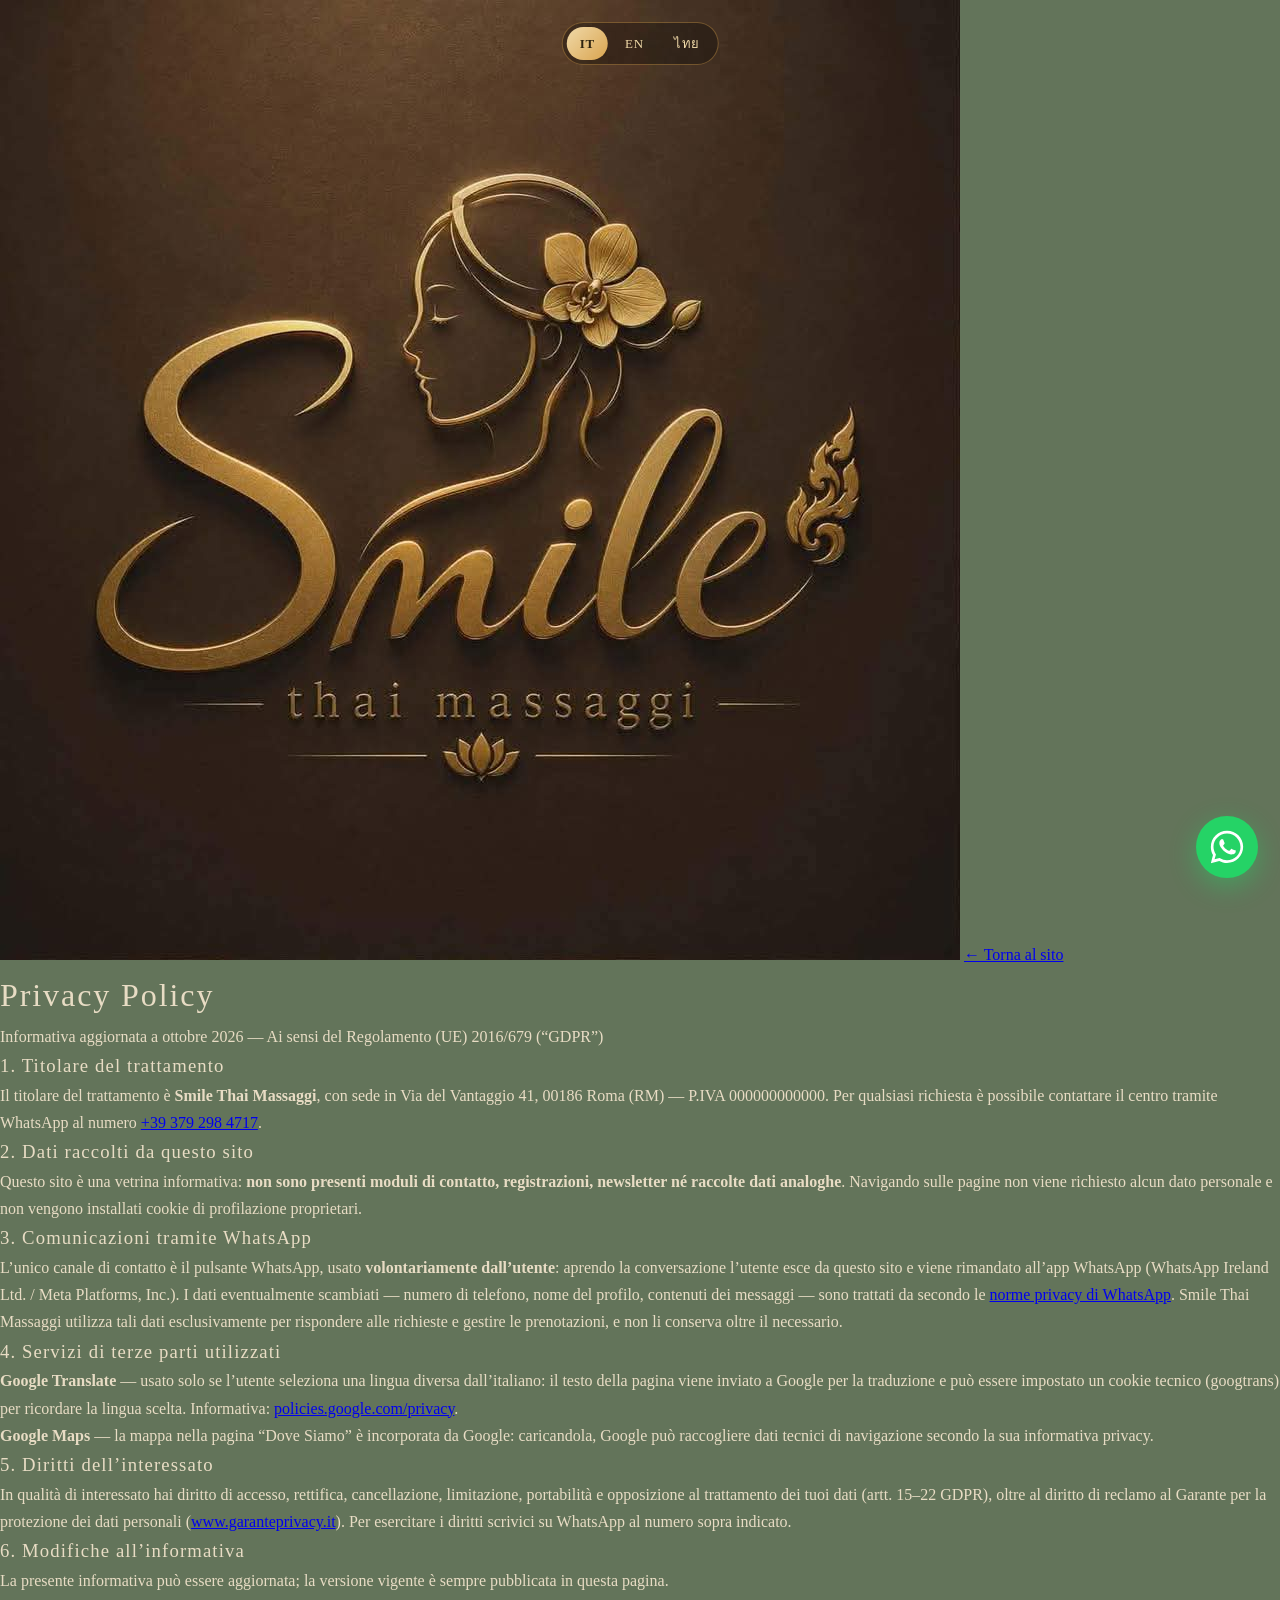
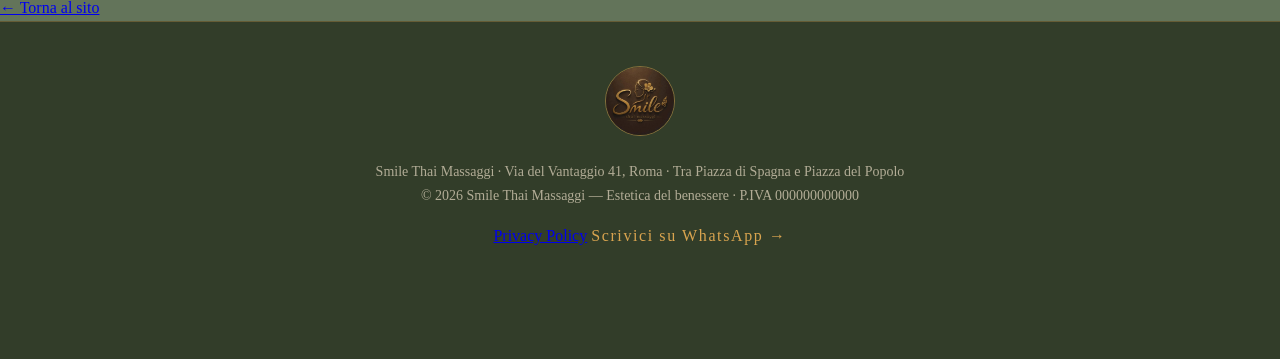
==== privacy.html @ 5ba9a388 "Add files via upload" ====
<!DOCTYPE html>
<html lang="it">
<head>
<meta charset="UTF-8">
<meta name="viewport" content="width=device-width, initial-scale=1.0">
<title>Privacy Policy — Smile Thai Massaggi · Roma</title>
<meta name="description" content="Informativa privacy di Smile Thai Massaggi, Via del Vantaggio 41, Roma: nessun modulo né raccolta dati sul sito; comunicazioni solo via WhatsApp su iniziativa dell'utente.">
<!-- Torna sempre all'italiano: cancella i cookie di traduzione PRIMA che il widget di Google si inizializzi (salvo scelta diversa già salvata) -->
<script>
(function(){
  try{
    var p = localStorage.getItem('smileLingua');
    if(!p || p === 'it'){
      var h = location.hostname, vs = [';path=/'];
      if(h){ vs.push(';path=/;domain=' + h); vs.push(';path=/;domain=.' + h); }
      for(var i = 0; i < vs.length; i++){
        document.cookie = 'googtrans=;expires=Thu, 01 Jan 1970 00:00:00 UTC' + vs[i];
      }
    }
  }catch(e){}
})();
</script>
<link rel="stylesheet" href="css/style.css">
</head>
<body>

<div class="privacy-topbar">
  <a href="index.html"><img src="img/logo.jpg" alt="Logo Smile Thai Massaggi"></a>
  <a class="home-link" href="index.html">← Torna al sito</a>
</div>
<div class="lang-switch" id="langSwitch">
  <button data-lang="it" class="attivo">IT</button>
  <button data-lang="en">EN</button>
  <button data-lang="th">ไทย</button>
</div>

<main class="privacy-wrap">
  <h1>Privacy Policy</h1>
  <p class="aggiornato">Informativa aggiornata a ottobre 2026 — Ai sensi del Regolamento (UE) 2016/679 (“GDPR”)</p>

  <h3>1. Titolare del trattamento</h3>
  <p>
    Il titolare del trattamento è <strong>Smile Thai Massaggi</strong>, con sede in Via del Vantaggio 41,
    00186 Roma (RM) — P.IVA 000000000000. Per qualsiasi richiesta è possibile contattare il centro
    tramite WhatsApp al numero <a href="https://wa.me/393792984717">+39 379 298 4717</a>.
  </p>

  <h3>2. Dati raccolti da questo sito</h3>
  <p>
    Questo sito è una vetrina informativa: <strong>non sono presenti moduli di contatto, registrazioni,
    newsletter né raccolte dati analoghe</strong>. Navigando sulle pagine non viene richiesto alcun dato
    personale e non vengono installati cookie di profilazione proprietari.
  </p>

  <h3>3. Comunicazioni tramite WhatsApp</h3>
  <p>
    L’unico canale di contatto è il pulsante WhatsApp, usato <strong>volontariamente dall’utente</strong>:
    aprendo la conversazione l’utente esce da questo sito e viene rimandato all’app WhatsApp
    (WhatsApp Ireland Ltd. / Meta Platforms, Inc.). I dati eventualmente scambiati — numero di telefono,
    nome del profilo, contenuti dei messaggi — sono trattati da secondo le
    <a href="https://www.whatsapp.com/legal/privacy-policy" target="_blank" rel="noopener">norme privacy di WhatsApp</a>.
    Smile Thai Massaggi utilizza tali dati esclusivamente per rispondere alle richieste e gestire le
    prenotazioni, e non li conserva oltre il necessario.
  </p>

  <h3>4. Servizi di terze parti utilizzati</h3>
  <ul>
    <li>
      <strong>Google Translate</strong> — usato solo se l’utente seleziona una lingua diversa dall’italiano:
      il testo della pagina viene inviato a Google per la traduzione e può essere impostato un cookie
      tecnico (googtrans) per ricordare la lingua scelta. Informativa:
      <a href="https://policies.google.com/privacy" target="_blank" rel="noopener">policies.google.com/privacy</a>.
    </li>
    <li>
      <strong>Google Maps</strong> — la mappa nella pagina “Dove Siamo” è incorporata da Google: caricandola,
      Google può raccogliere dati tecnici di navigazione secondo la sua informativa privacy.
    </li>
  </ul>

  <h3>5. Diritti dell’interessato</h3>
  <p>
    In qualità di interessato hai diritto di accesso, rettifica, cancellazione, limitazione, portabilità
    e opposizione al trattamento dei tuoi dati (artt. 15–22 GDPR), oltre al diritto di reclamo al
    Garante per la protezione dei dati personali (<a href="https://www.garanteprivacy.it" target="_blank" rel="noopener">www.garanteprivacy.it</a>).
    Per esercitare i diritti scrivici su WhatsApp al numero sopra indicato.
  </p>

  <h3>6. Modifiche all’informativa</h3>
  <p>
    La presente informativa può essere aggiornata; la versione vigente è sempre pubblicata in questa pagina.
  </p>

  <a class="privacy-back" href="index.html">← Torna al sito</a>
</main>

<footer>
  <img src="img/logo.jpg" alt="Smile Thai Massaggi">
  <p>Smile Thai Massaggi · Via del Vantaggio 41, Roma · Tra Piazza di Spagna e Piazza del Popolo</p>
  <p>© 2026 Smile Thai Massaggi — Estetica del benessere · P.IVA 000000000000</p>
  <a class="privacy-link" href="privacy.html">Privacy Policy</a>
  <a class="wa-footer" href="https://wa.me/393792984717" target="_blank" rel="noopener">Scrivici su WhatsApp →</a>
</footer>

<!-- Google Translate (motore nascosto, usato dai pulsanti lingua) -->
<div id="google_translate_element" style="display:none"></div>
<script>
function googleTranslateElementInit(){
  new google.translate.TranslateElement({pageLanguage:'it',includedLanguages:'en,th',autoDisplay:false},'google_translate_element');
}
</script>
<script src="https://translate.google.com/translate_a/element.js?cb=googleTranslateElementInit"></script>

<!-- Pulsante WhatsApp flottante -->
<a class="wa-float" href="https://wa.me/393792984717?text=Buongiorno%2C%20vorrei%20informazioni%20sui%20vostri%20massaggi."
   target="_blank" rel="noopener" aria-label="Contattaci su WhatsApp">
  <svg viewBox="0 0 32 32"><path d="M16 .8C7.6.8.8 7.6.8 16c0 2.7.7 5.3 2 7.5L.8 31.2l7.9-2.1c2.2 1.2 4.7 1.9 7.3 1.9 8.4 0 15.2-6.8 15.2-15.2S24.4.8 16 .8zm0 27.7c-2.3 0-4.6-.6-6.5-1.8l-.5-.3-4.7 1.2 1.3-4.6-.3-.5c-1.3-2-2-4.4-2-6.9C3.3 9 9 3.3 16 3.3S28.7 9 28.7 16 23 28.5 16 28.5zm7-9.5c-.4-.2-2.3-1.1-2.6-1.2-.3-.1-.6-.2-.8.2-.2.4-.9 1.2-1.1 1.4-.2.2-.4.3-.8.1-.4-.2-1.6-.6-3.1-1.9-1.1-1-1.9-2.3-2.1-2.6-.2-.4 0-.6.2-.8.2-.2.4-.4.6-.7.2-.2.3-.4.4-.7.1-.3.1-.5 0-.7-.1-.2-.8-2-1.1-2.8-.3-.7-.6-.6-.8-.6h-.7c-.2 0-.7.1-1 .5-.3.4-1.3 1.3-1.3 3.2s1.3 3.7 1.5 4c.2.3 2.6 4 6.4 5.6.9.4 1.6.6 2.2.8.9.3 1.8.2 2.5.1.8-.1 2.3-.9 2.6-1.8.3-.9.3-1.7.2-1.8-.1-.2-.4-.3-.8-.5z"/></svg>
</a>

<script src="js/script.js"></script>
</body>
</html>
---- css/style.css ----
:root{
    --brown:#63745a;
    --brown-2:#4c5a41;
    --gold:#d9a44f;
    --gold-light:#f0d9a8;
    --cream:#f5ead3;
    --text:#e8dcc4;
  }
  *{margin:0;padding:0;box-sizing:border-box;}
  html{scroll-behavior:smooth;}
  body{
    font-family:Georgia,'Times New Roman',serif;
    background:var(--brown);
    color:var(--text);
    line-height:1.7;
  }
  h1,h2,h3{font-weight:normal;letter-spacing:.06em;}

  /* ---------- NAV ---------- */
  nav{
    position:fixed;top:0;left:0;right:0;z-index:100;
    display:flex;align-items:center;justify-content:space-between;
    padding:14px 5%;
    background:rgba(60,72,52,.92);
    backdrop-filter:blur(8px);
    border-bottom:1px solid rgba(217,164,79,.35);
  }
  nav img{height:52px;width:auto;border-radius:50%;border:1px solid rgba(217,164,79,.5);}
  nav ul{display:flex;gap:34px;list-style:none;}
  nav a{color:var(--gold-light);text-decoration:none;font-size:15px;letter-spacing:.14em;text-transform:uppercase;transition:color .3s;}
  nav a:hover{color:var(--gold);}
  @media(max-width:760px){nav ul{display:none;}}
  .hamburger{display:none;}
  .menu-mobile{display:none;}

  /* Selettore lingua: elemento indipendente dalla nav (sempre visibile, anche su mobile) */
  .lang-switch{
    position:fixed;top:22px;left:50%;transform:translateX(-50%);
    z-index:210;
    display:flex;gap:4px;
    padding:4px;border-radius:30px;
    background:rgba(0,0,0,.3);
    border:1px solid rgba(217,164,79,.4);
  }
  .lang-switch button{
    padding:6px 13px;border:none;border-radius:24px;cursor:pointer;
    background:transparent;color:var(--gold-light);
    font-family:inherit;font-size:13px;letter-spacing:.06em;
    transition:background .3s,color .3s;
  }
  .lang-switch button:hover{color:var(--gold);}
  .lang-switch button.attivo{
    background:linear-gradient(135deg,var(--gold-light),var(--gold));
    color:#2e2410;font-weight:bold;
  }
  /* nascondi la barra in cima che Google Translate aggiunge alla pagina */
  .goog-te-banner-frame,.goog-te-balloon-frame{display:none!important;}
  body{top:0!important;}
  .skiptranslate iframe{display:none!important;}
  .goog-te-gadget{font-size:0!important;}

  /* ---------- HERO ---------- */
  .hero{
    min-height:88vh;
    display:flex;flex-direction:column;align-items:center;justify-content:center;
    text-align:center;
    background:
      radial-gradient(ellipse at 50% 0%, rgba(217,164,79,.16), transparent 55%),
      linear-gradient(180deg, #4a5940 0%, var(--brown) 60%);
    padding:110px 20px 60px;
  }
  .hero img.logo{
    width:min(340px,72vw);
    border-radius:50%;
    border:2px solid rgba(217,164,79,.55);
    box-shadow:0 0 80px rgba(217,164,79,.28), 0 24px 60px rgba(0,0,0,.55);
  }
  .hero h1{
    margin-top:38px;
    font-size:clamp(30px,5vw,52px);
    color:var(--gold-light);
    text-shadow:0 2px 18px rgba(0,0,0,.6);
  }
  .hero .sawatdee{
    margin-top:8px;font-style:italic;color:var(--gold);
    font-size:clamp(17px,2.4vw,22px);letter-spacing:.28em;text-transform:uppercase;
  }
  .hero .divider{
    width:180px;height:1px;margin:30px auto;
    background:linear-gradient(90deg,transparent,var(--gold),transparent);
  }
  .cta{
    display:inline-block;margin-top:6px;
    padding:15px 44px;
    color:#414e36;font-size:16px;letter-spacing:.2em;text-transform:uppercase;text-decoration:none;
    background:linear-gradient(135deg,var(--gold-light),var(--gold) 60%,#b8863b);
    border-radius:40px;
    box-shadow:0 8px 26px rgba(217,164,79,.35);
    transition:transform .3s, box-shadow .3s;
  }
  .cta:hover{transform:translateY(-3px);box-shadow:0 14px 34px rgba(217,164,79,.5);}
  .orario-hero{
    margin:26px 0 40px;font-size:16px;letter-spacing:.1em;color:var(--gold-light);
    white-space:nowrap;
  }
  @media(max-width:480px){
    .orario-hero{font-size:12.5px;letter-spacing:.02em;margin:22px 0 34px;padding:0 70px 0 10px;}
  }
  .orario-hero strong{color:var(--gold);}

  /* ---------- SEZIONI ---------- */
  section{padding:38px 6%;max-width:1200px;margin:0 auto;}
  .sez-titolo{text-align:center;margin-bottom:28px;}
  .sez-titolo .orn{color:var(--gold);font-size:22px;letter-spacing:.5em;}
  .sez-titolo h2{font-size:clamp(26px,3.6vw,40px);color:var(--gold-light);margin-top:10px;}
  .sez-titolo .line{
    width:120px;height:1px;margin:20px auto 0;
    background:linear-gradient(90deg,transparent,var(--gold),transparent);
  }

  /* Chi siamo */
  .chi-siamo{display:grid;grid-template-columns:1.1fr .9fr;gap:60px;align-items:center;}
  @media(max-width:860px){.chi-siamo{grid-template-columns:1fr;}}
  .chi-siamo p{margin-bottom:18px;color:var(--text);font-size:17px;}
  .chi-siamo .frame{
    padding:14px;border:1px solid rgba(217,164,79,.45);border-radius:6px;
    background:rgba(217,164,79,.06);
    box-shadow:0 20px 50px rgba(0,0,0,.45);
  }
  .chi-siamo img{width:100%;display:block;border-radius:3px;}

  /* Servizi */
  .servizi-grid{display:grid;grid-template-columns:repeat(3,1fr);gap:30px;}
  @media(max-width:860px){.servizi-grid{grid-template-columns:1fr;}}
  .card{
    background:linear-gradient(180deg,var(--brown-2),#414e36);
    border:1px solid rgba(217,164,79,.3);
    border-radius:10px;overflow:hidden;
    transition:transform .35s, border-color .35s;
  }
  .card:hover{transform:translateY(-8px);border-color:var(--gold);}
  .card img{width:100%;height:320px;object-fit:cover;display:block;}
  .card .corpo{padding:26px;}
  .card h3{color:var(--gold);font-size:21px;margin-bottom:10px;}
  .card p{font-size:15px;color:var(--text);}

  /* Listino prezzi */
  .listino-wrap{
    max-width:820px;margin:0 auto;position:relative;
    padding-top:70px;
  }
  .listino-banner{
    position:absolute;top:22px;left:50%;transform:translateX(-50%);
    z-index:2;white-space:nowrap;
    padding:16px 64px;
    background:linear-gradient(180deg,#f7dc9a 0%,#e9bd6b 50%,#d9a44f 100%);
    color:#7a1212;
    font-size:clamp(20px,3vw,28px);letter-spacing:.18em;text-transform:uppercase;
    text-align:center;
    border-radius:8px;
    border:1px solid rgba(122,18,18,.35);
    box-shadow:0 10px 30px rgba(0,0,0,.5), inset 0 1px 0 rgba(255,255,255,.5);
  }
  .listino-cornice{
    background:
      radial-gradient(ellipse at 50% 0%, rgba(217,164,79,.10), transparent 60%),
      linear-gradient(180deg, #4f5f45 0%, #4c5a41 100%);
    border:2px solid var(--gold);
    border-radius:26px;
    padding:64px 40px 40px;
    box-shadow:0 24px 60px rgba(0,0,0,.55), inset 0 0 60px rgba(0,0,0,.35);
    position:relative;
  }
  .listino-cornice::before{
    content:"";
    position:absolute;inset:10px;
    border:1px solid rgba(217,164,79,.45);
    border-radius:18px;
    pointer-events:none;
  }
  .listino-contenuto{
    border-radius:14px;
    display:flex;flex-direction:column;gap:26px;
    color:var(--cream);
  }
  .orario-pill{
    align-self:center;
    padding:9px 26px;border-radius:40px;
    background:rgba(0,0,0,.35);
    border:1px solid rgba(217,164,79,.5);
    color:var(--gold-light);font-size:15px;letter-spacing:.08em;
    white-space:nowrap;
  }
  @media(max-width:480px){
    .orario-pill{font-size:12px;letter-spacing:.02em;padding:8px 16px;}
  }
  .orario-pill strong{color:var(--gold);}
  .cat h4{
    color:var(--gold);font-size:19px;letter-spacing:.12em;text-transform:uppercase;
    margin-bottom:6px;
  }
  .cat-sub{font-size:13px;font-style:italic;color:rgba(245,234,211,.75);margin-bottom:12px;}
  .riga{
    display:flex;align-items:baseline;gap:10px;
    padding:7px 0;font-size:16px;
  }
  .riga span{color:var(--cream);}
  .riga i{
    flex:1;border-bottom:1px dotted rgba(217,164,79,.45);
    transform:translateY(-4px);
  }
  .riga b{color:var(--gold-light);font-weight:bold;white-space:nowrap;font-size:17px;}
  .riga.due-col{justify-content:space-between;}
  .riga.due-col b{margin-left:24px;}
  .due-col-wrap{display:flex;flex-wrap:wrap;justify-content:space-between;}
  .due-col-wrap .riga.due-col{width:100%;}
  @media(min-width:640px){
    .due-col-wrap .riga.due-col{width:48%;}
  }

  /* Gallery extra — rimossa */

  /* Dove siamo */
  .dove{display:grid;grid-template-columns:1fr 1fr;gap:50px;align-items:stretch;}
  @media(max-width:860px){.dove{grid-template-columns:1fr;}}
  .dove .info{
    background:linear-gradient(180deg,var(--brown-2),#414e36);
    border:1px solid rgba(217,164,79,.3);
    border-radius:10px;padding:44px 38px;
  }
  .dove h3{color:var(--gold);font-size:22px;margin-bottom:16px;}
  .orario-info{
    margin-top:18px;padding:14px 20px;
    background:rgba(0,0,0,.28);
    border:1px solid rgba(217,164,79,.45);border-radius:10px;
    font-size:15px;color:var(--gold-light);line-height:1.6;
  }
  .orario-info strong{color:var(--gold);font-size:19px;letter-spacing:.06em;}
  .dove p{margin-bottom:14px;font-size:16px;}
  .dove .indirizzo{font-size:19px;color:var(--gold-light);}
  .mappa{
    border-radius:10px;overflow:hidden;
    border:1px solid rgba(217,164,79,.35);
    box-shadow:0 20px 50px rgba(0,0,0,.45);
    min-height:380px;
  }
  .mappa iframe{width:100%;height:100%;min-height:380px;border:0;display:block;filter:sepia(.35) saturate(.85);}

  /* Footer */
  footer{
    text-align:center;padding:44px 6% 110px;
    border-top:1px solid rgba(217,164,79,.3);
    background:#323d29;
  }
  footer img{height:70px;border-radius:50%;border:1px solid rgba(217,164,79,.5);margin-bottom:16px;}
  footer p{font-size:14px;color:rgba(232,220,196,.7);}
  footer .wa-footer{
    display:inline-block;margin-top:14px;color:var(--gold);text-decoration:none;letter-spacing:.1em;
  }

  /* ---------- WhatsApp flottante ---------- */
  .wa-float{
    position:fixed;right:22px;bottom:22px;z-index:200;
    width:62px;height:62px;border-radius:50%;
    background:#25d366;
    display:flex;align-items:center;justify-content:center;
    box-shadow:0 8px 26px rgba(37,211,102,.45);
    transition:transform .3s;
  }
  .wa-float:hover{transform:scale(1.1);}
  .wa-float svg{width:34px;height:34px;fill:#fff;}

  /* fade-in solo quando JS attivo: di default le sezioni sono sempre visibili */
  .anim .fade-in{opacity:0;transform:translateY(28px);transition:opacity .8s ease,transform .8s ease;}
  .anim .fade-in.visible{opacity:1;transform:none;}
  @media (prefers-reduced-motion:reduce){
    .anim .fade-in{opacity:1;transform:none;transition:none;}
  }

  /* nav più compatta su schermi medi, così il selettore centrato non tocca i link */
  @media(max-width:920px){
    nav ul{gap:16px;}
    nav a{font-size:13px;letter-spacing:.08em;}
  }

  /* ---------- OVERRIDE MOBILE (sempre in fondo) ---------- */
  @media(max-width:760px){
    nav{display:none;}
    .lang-switch{
      top:16px;left:16px;transform:none;
      background:rgba(30,36,24,.75);backdrop-filter:blur(6px);-webkit-backdrop-filter:blur(6px);
      box-shadow:0 6px 18px rgba(0,0,0,.4);
    }
    .lang-switch button{padding:8px 11px;font-size:12px;}
    .hamburger{
      display:flex;
      position:fixed;top:16px;right:16px;z-index:210;
      width:52px;height:52px;padding:14px;cursor:pointer;
      flex-direction:column;justify-content:center;gap:6px;
      background:rgba(30,36,24,.75);backdrop-filter:blur(6px);-webkit-backdrop-filter:blur(6px);
      border:1px solid rgba(217,164,79,.6);border-radius:50%;
      box-shadow:0 6px 18px rgba(0,0,0,.4);
    }
    .menu-mobile{top:0;padding-top:0;}
    .hamburger span{display:block;height:2px;width:100%;background:var(--gold-light);transition:transform .3s,opacity .3s;}
    .hamburger.aperto span:nth-child(1){transform:translateY(8px) rotate(45deg);}
    .hamburger.aperto span:nth-child(2){opacity:0;}
    .hamburger.aperto span:nth-child(3){transform:translateY(-8px) rotate(-45deg);}
    .menu-mobile{
      position:fixed;top:0;left:0;right:0;z-index:99;
      display:flex;flex-direction:column;
      background:rgba(50,61,42,.97);backdrop-filter:blur(10px);
      border-bottom:1px solid rgba(217,164,79,.45);
      max-height:0;overflow:hidden;transition:max-height .4s ease,padding-top .4s ease;
    }
    .menu-mobile.aperto{max-height:420px;padding-top:84px;}
    .menu-mobile a{
      padding:16px 8%;color:var(--gold-light);text-decoration:none;
      font-size:16px;letter-spacing:.16em;text-transform:uppercase;
      border-top:1px solid rgba(217,164,79,.18);
    }
    .menu-mobile a:active,.menu-mobile a:hover{color:var(--gold);}
    .menu-mobile .menu-wa{color:#414e36;text-align:center;margin:14px 8% 20px;padding:14px;
      background:linear-gradient(135deg,var(--gold-light),var(--gold) 60%,#b8863b);
      border-radius:40px;border:none;font-weight:bold;}
    .hero{min-height:auto;padding:110px 20px 56px;}
    section{padding:36px 6%;}
    .sez-titolo{margin-bottom:26px;}
    .listino-cornice{padding:58px 22px 28px;}
    .listino-banner{padding:14px 30px;font-size:17px;white-space:normal;width:max-content;max-width:88%;}
    .chi-siamo{gap:36px;}
    .card img{height:260px;}
  }
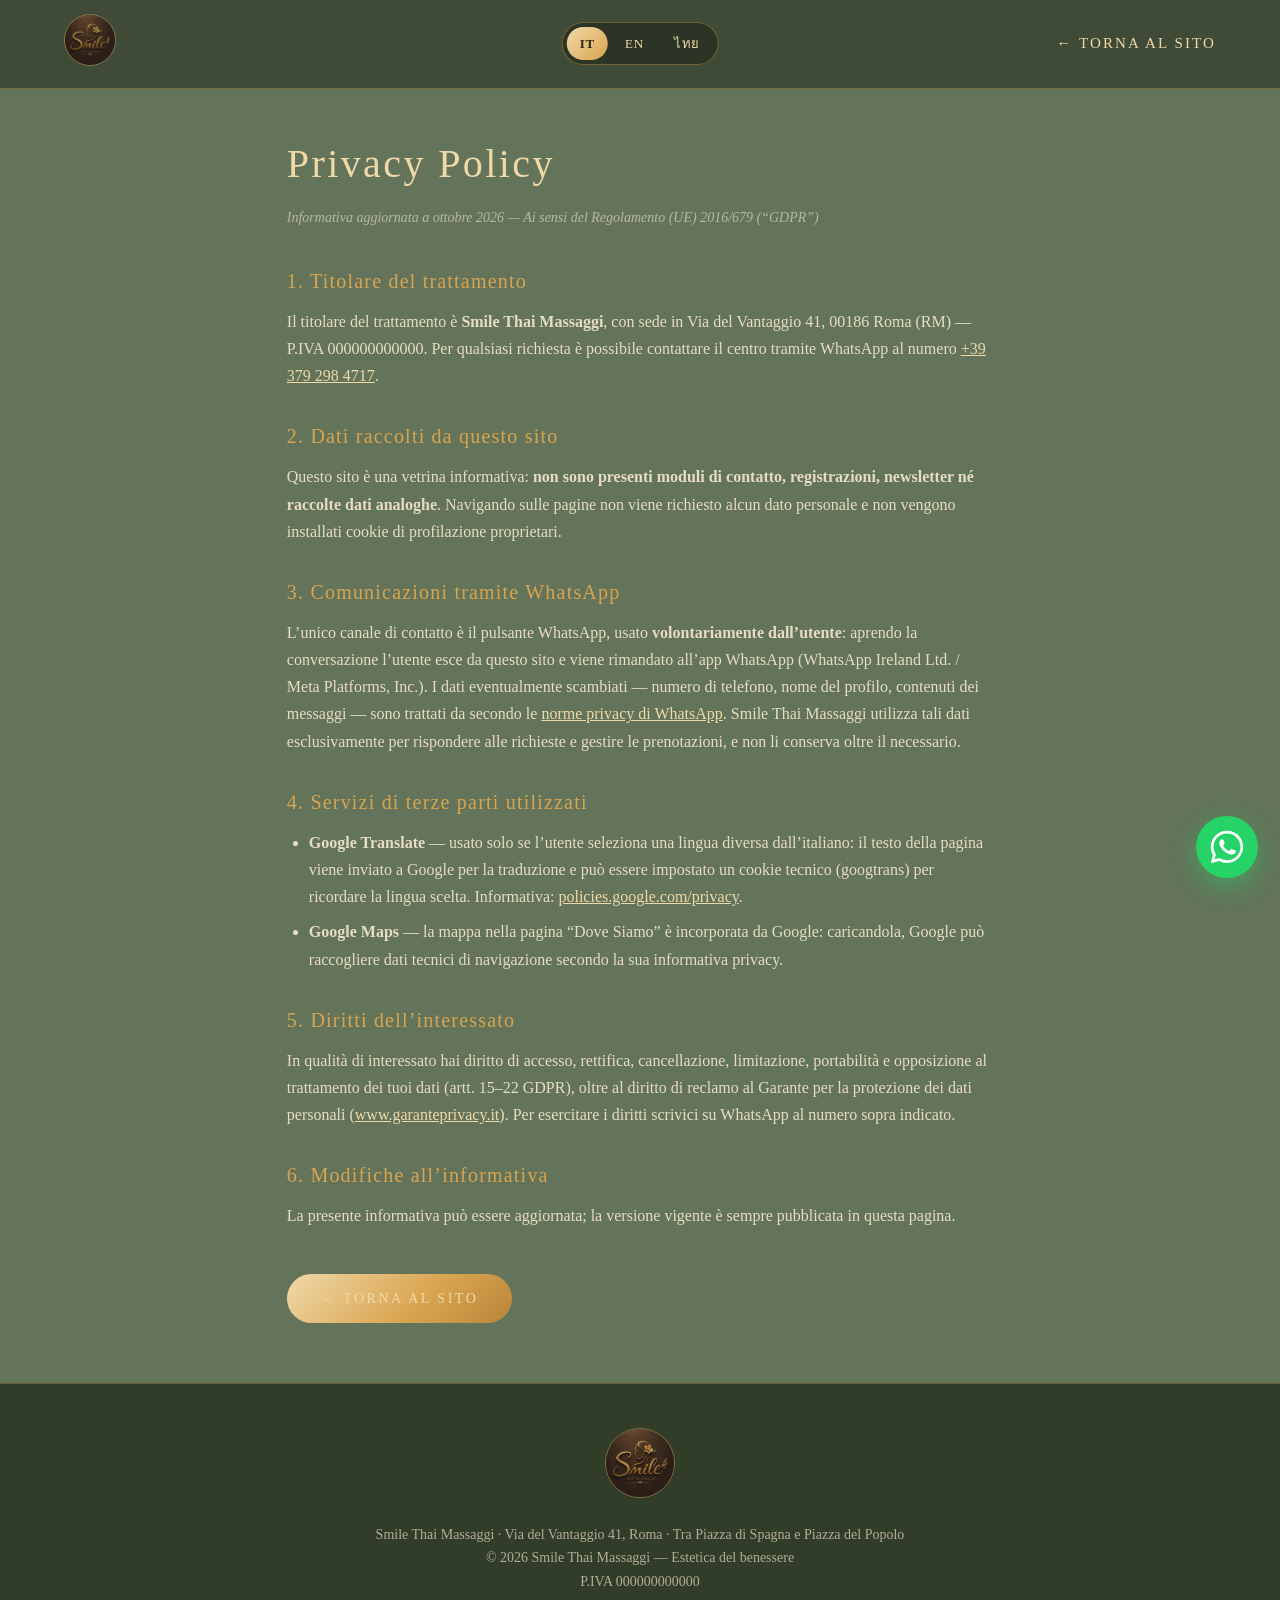
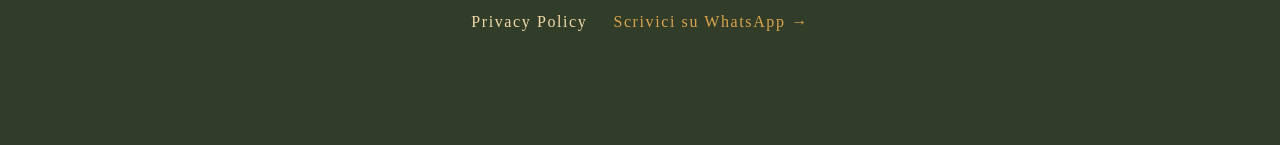
==== commit d67faa6e: "Add files via upload" ====
--- a/privacy.html
+++ b/privacy.html
@@ -96,7 +96,8 @@
 <footer>
   <img src="img/logo.jpg" alt="Smile Thai Massaggi">
   <p>Smile Thai Massaggi · Via del Vantaggio 41, Roma · Tra Piazza di Spagna e Piazza del Popolo</p>
-  <p>© 2026 Smile Thai Massaggi — Estetica del benessere · P.IVA 000000000000</p>
+  <p>© 2026 Smile Thai Massaggi — Estetica del benessere</p>
+  <p>P.IVA 000000000000</p>
   <a class="privacy-link" href="privacy.html">Privacy Policy</a>
   <a class="wa-footer" href="https://wa.me/393792984717" target="_blank" rel="noopener">Scrivici su WhatsApp →</a>
 </footer>
--- a/css/style.css
+++ b/css/style.css
@@ -141,6 +141,7 @@
   }
   .card:hover{transform:translateY(-8px);border-color:var(--gold);}
   .card img{width:100%;height:320px;object-fit:cover;display:block;}
+  .card img.olio{object-position:center 20%;}
   .card .corpo{padding:26px;}
   .card h3{color:var(--gold);font-size:21px;margin-bottom:10px;}
   .card p{font-size:15px;color:var(--text);}
@@ -258,6 +259,36 @@
   footer .wa-footer{
     display:inline-block;margin-top:14px;color:var(--gold);text-decoration:none;letter-spacing:.1em;
   }
+  footer .privacy-link{
+    display:inline-block;margin-top:14px;margin-right:22px;color:var(--gold-light);text-decoration:none;letter-spacing:.1em;
+  }
+  footer .privacy-link:hover{color:var(--gold);}
+
+  /* ---------- Pagina Privacy ---------- */
+  .privacy-wrap{max-width:860px;margin:0 auto;padding:130px 6% 60px;}
+  .privacy-wrap h1{font-size:clamp(28px,4vw,40px);color:var(--gold-light);margin-bottom:8px;}
+  .privacy-wrap .aggiornato{font-size:14px;font-style:italic;color:rgba(232,220,196,.65);margin-bottom:34px;}
+  .privacy-wrap h3{color:var(--gold);font-size:20px;margin:30px 0 10px;}
+  .privacy-wrap p{font-size:16px;margin-bottom:14px;}
+  .privacy-wrap ul{margin:0 0 14px 22px;font-size:16px;}
+  .privacy-wrap li{margin-bottom:8px;}
+  .privacy-wrap a{color:var(--gold-light);}
+  .privacy-back{
+    display:inline-block;margin-top:30px;padding:13px 34px;color:#414e36;font-size:14px;
+    letter-spacing:.18em;text-transform:uppercase;text-decoration:none;
+    background:linear-gradient(135deg,var(--gold-light),var(--gold) 60%,#b8863b);
+    border-radius:40px;
+  }
+  .privacy-topbar{
+    position:fixed;top:0;left:0;right:0;z-index:100;
+    display:flex;align-items:center;justify-content:space-between;
+    padding:14px 5%;
+    background:rgba(60,72,52,.92);backdrop-filter:blur(8px);
+    border-bottom:1px solid rgba(217,164,79,.35);
+  }
+  .privacy-topbar img{height:52px;width:auto;border-radius:50%;border:1px solid rgba(217,164,79,.5);}
+  .privacy-topbar a.home-link{color:var(--gold-light);text-decoration:none;font-size:15px;letter-spacing:.14em;text-transform:uppercase;}
+  .privacy-topbar a.home-link:hover{color:var(--gold);}
 
   /* ---------- WhatsApp flottante ---------- */
   .wa-float{
